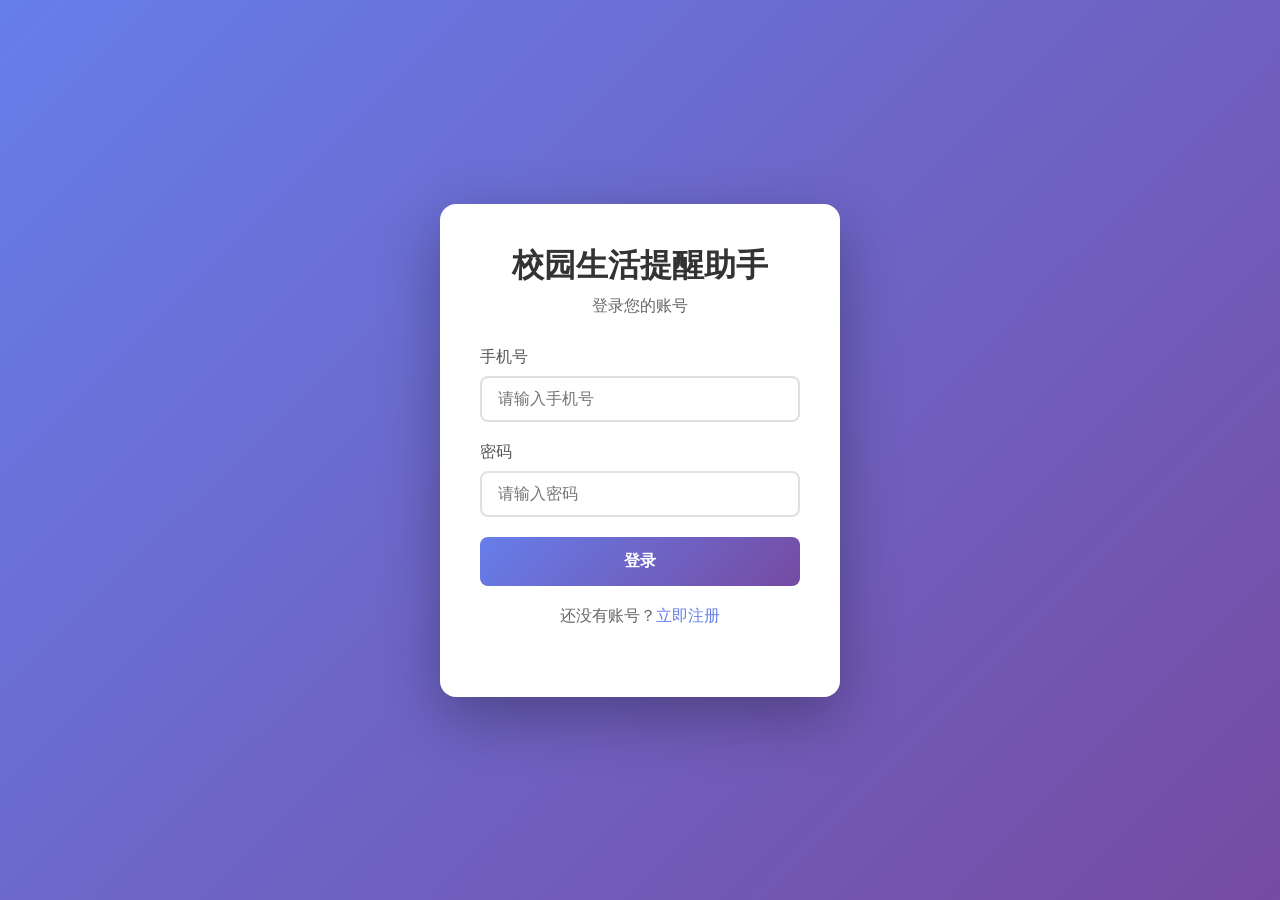
==== src/main/resources/templates/login.html @ 1fd3294b "基础框架" ====
<!DOCTYPE html>
<html xmlns:th="http://www.thymeleaf.org">
<head>
    <meta charset="UTF-8">
    <meta name="viewport" content="width=device-width, initial-scale=1.0">
    <title>登录 - 校园生活提醒助手</title>
    <style>
        * { margin: 0; padding: 0; box-sizing: border-box; }
        body { font-family: -apple-system, BlinkMacSystemFont, 'Segoe UI', Roboto, sans-serif; background: linear-gradient(135deg, #667eea 0%, #764ba2 100%); min-height: 100vh; display: flex; align-items: center; justify-content: center; }
        .container { background: white; border-radius: 16px; box-shadow: 0 20px 60px rgba(0,0,0,0.3); padding: 40px; width: 100%; max-width: 400px; }
        h1 { text-align: center; margin-bottom: 8px; color: #333; }
        p { text-align: center; color: #666; margin-bottom: 30px; }
        .form-group { margin-bottom: 20px; }
        label { display: block; margin-bottom: 8px; color: #555; font-weight: 500; }
        input { width: 100%; padding: 12px 16px; border: 2px solid #e0e0e0; border-radius: 8px; font-size: 16px; transition: border-color 0.3s; }
        input:focus { outline: none; border-color: #667eea; }
        button { width: 100%; padding: 14px; background: linear-gradient(135deg, #667eea 0%, #764ba2 100%); color: white; border: none; border-radius: 8px; font-size: 16px; font-weight: 600; cursor: pointer; transition: opacity 0.3s; }
        button:hover { opacity: 0.9; }
        .links { text-align: center; margin-top: 20px; }
        a { color: #667eea; text-decoration: none; }
        a:hover { text-decoration: underline; }
        .error { color: #e74c3c; font-size: 14px; margin-top: 8px; display: none; }
    </style>
</head>
<body>
    <div class="container">
        <h1>校园生活提醒助手</h1>
        <p>登录您的账号</p>
        
        <form id="loginForm">
            <div class="form-group">
                <label for="phone">手机号</label>
                <input type="tel" id="phone" placeholder="请输入手机号" maxlength="11">
                <div class="error" id="phoneError"></div>
            </div>
            
            <div class="form-group">
                <label for="password">密码</label>
                <input type="password" id="password" placeholder="请输入密码">
                <div class="error" id="passwordError"></div>
            </div>
            
            <button type="submit">登录</button>
        </form>
        
        <div class="links">
            <p>还没有账号？<a href="/register">立即注册</a></p>
        </div>
    </div>
    
    <script>
        document.getElementById('loginForm').addEventListener('submit', async (e) => {
            e.preventDefault();
            
            const phone = document.getElementById('phone').value;
            const password = document.getElementById('password').value;
            
            document.querySelectorAll('.error').forEach(el => el.style.display = 'none');
            
            if (!phone || phone.length !== 11) {
                document.getElementById('phoneError').textContent = '请输入11位手机号';
                document.getElementById('phoneError').style.display = 'block';
                return;
            }
            
            if (!password || password.length < 8) {
                document.getElementById('passwordError').textContent = '密码至少8位';
                document.getElementById('passwordError').style.display = 'block';
                return;
            }
            
            try {
                const response = await fetch('/api/auth/login', {
                    method: 'POST',
                    headers: { 'Content-Type': 'application/json' },
                    body: JSON.stringify({ phone, password })
                });
                
                const data = await response.json();
                
                if (response.ok) {
                    localStorage.setItem('token', data.token);
                    localStorage.setItem('userId', data.userId);
                    alert('登录成功！');
                    window.location.href = '/';
                } else {
                    alert(data.message || '登录失败');
                }
            } catch (error) {
                alert('网络错误，请重试');
            }
        });
    </script>
</body>
</html>
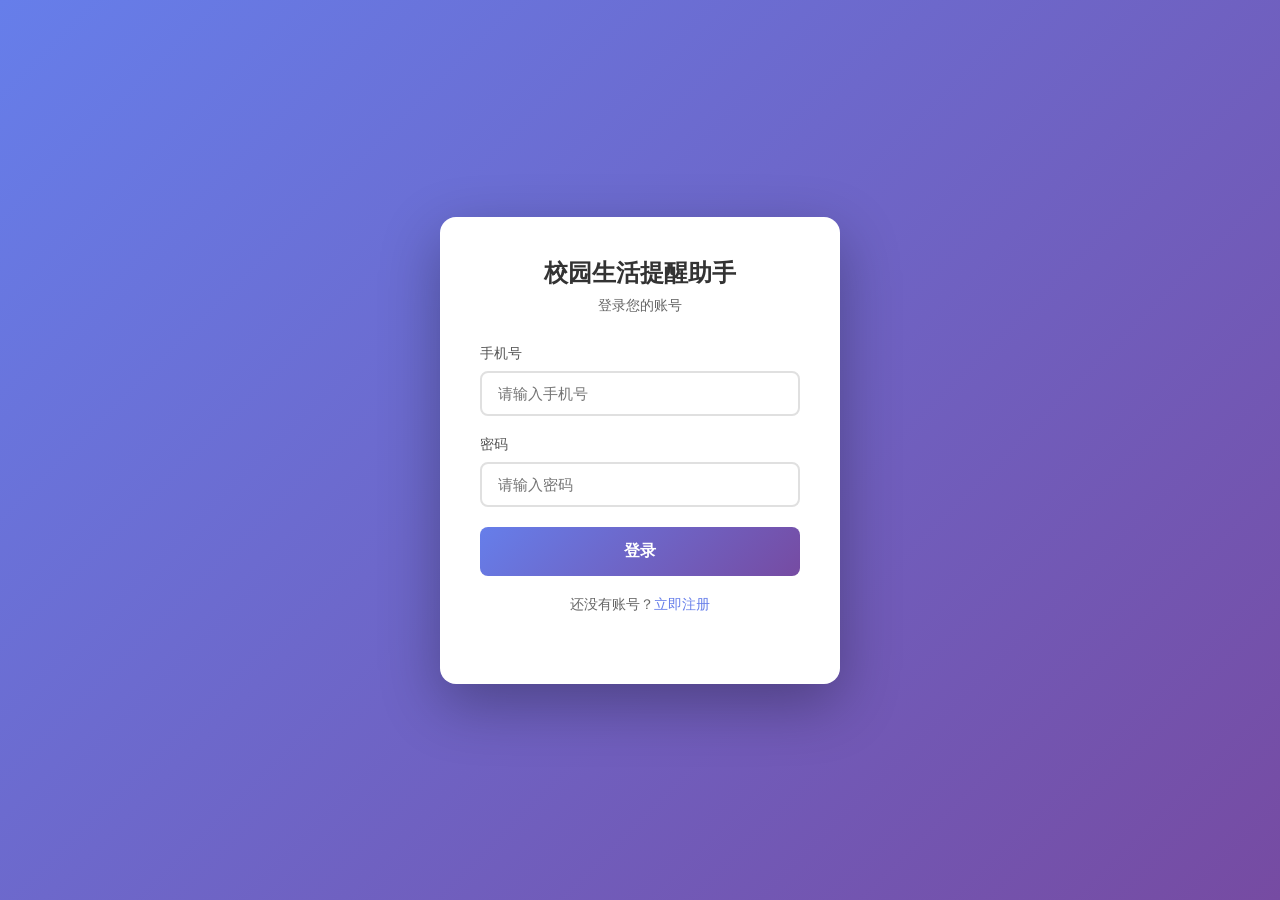
==== commit b540a2eb: "更新项目结构" ====
--- a/src/main/resources/templates/login.html
+++ b/src/main/resources/templates/login.html
@@ -8,18 +8,21 @@
         * { margin: 0; padding: 0; box-sizing: border-box; }
         body { font-family: -apple-system, BlinkMacSystemFont, 'Segoe UI', Roboto, sans-serif; background: linear-gradient(135deg, #667eea 0%, #764ba2 100%); min-height: 100vh; display: flex; align-items: center; justify-content: center; }
         .container { background: white; border-radius: 16px; box-shadow: 0 20px 60px rgba(0,0,0,0.3); padding: 40px; width: 100%; max-width: 400px; }
-        h1 { text-align: center; margin-bottom: 8px; color: #333; }
-        p { text-align: center; color: #666; margin-bottom: 30px; }
+        h1 { text-align: center; margin-bottom: 8px; color: #333; font-size: 24px; }
+        p { text-align: center; color: #666; margin-bottom: 30px; font-size: 14px; }
         .form-group { margin-bottom: 20px; }
-        label { display: block; margin-bottom: 8px; color: #555; font-weight: 500; }
-        input { width: 100%; padding: 12px 16px; border: 2px solid #e0e0e0; border-radius: 8px; font-size: 16px; transition: border-color 0.3s; }
+        label { display: block; margin-bottom: 8px; color: #555; font-weight: 500; font-size: 14px; }
+        input { width: 100%; padding: 12px 16px; border: 2px solid #e0e0e0; border-radius: 8px; font-size: 15px; transition: border-color 0.3s; }
         input:focus { outline: none; border-color: #667eea; }
         button { width: 100%; padding: 14px; background: linear-gradient(135deg, #667eea 0%, #764ba2 100%); color: white; border: none; border-radius: 8px; font-size: 16px; font-weight: 600; cursor: pointer; transition: opacity 0.3s; }
-        button:hover { opacity: 0.9; }
-        .links { text-align: center; margin-top: 20px; }
-        a { color: #667eea; text-decoration: none; }
+        button:hover:not(:disabled) { opacity: 0.9; }
+        button:disabled { opacity: 0.7; }
+        .links { text-align: center; margin-top: 20px; font-size: 14px; }
+        a { color: #667eea; text-decoration: none; font-weight: 500; }
         a:hover { text-decoration: underline; }
-        .error { color: #e74c3c; font-size: 14px; margin-top: 8px; display: none; }
+        .error { color: #e74c3c; font-size: 13px; margin-top: 6px; display: none; }
+        
+        #toast { display: none; padding: 12px 24px; border-radius: 8px; position: fixed; top: 20px; left: 50%; transform: translateX(-50%); z-index: 9999; font-size: 14px; font-weight: 500; box-shadow: 0 4px 12px rgba(0,0,0,0.15); }
     </style>
 </head>
 <body>
@@ -40,7 +43,7 @@
                 <div class="error" id="passwordError"></div>
             </div>
             
-            <button type="submit">登录</button>
+            <button type="submit" id="loginBtn">登录</button>
         </form>
         
         <div class="links">
@@ -48,47 +51,75 @@
         </div>
     </div>
     
+    <div id="toast"></div>
+    
     <script>
-        document.getElementById('loginForm').addEventListener('submit', async (e) => {
-            e.preventDefault();
-            
-            const phone = document.getElementById('phone').value;
-            const password = document.getElementById('password').value;
-            
-            document.querySelectorAll('.error').forEach(el => el.style.display = 'none');
-            
-            if (!phone || phone.length !== 11) {
-                document.getElementById('phoneError').textContent = '请输入11位手机号';
-                document.getElementById('phoneError').style.display = 'block';
+        document.addEventListener('DOMContentLoaded', function() {
+            var urlParams = new URLSearchParams(window.location.search);
+            var phone = urlParams.get('phone');
+            if (phone) {
+                document.getElementById('phone').value = phone;
+            }
+        });
+
+        function showToast(message, isSuccess) {
+            var toast = document.getElementById('toast');
+            toast.textContent = message;
+            toast.style.display = 'block';
+            toast.style.background = isSuccess ? '#4CAF50' : '#f44336';
+            toast.style.color = '#fff';
+            setTimeout(function() {
+                toast.style.display = 'none';
+            }, 3000);
+        }
+
+        document.getElementById('loginForm').addEventListener('submit', function(event) {
+            event.preventDefault();
+
+            var phone = document.getElementById('phone').value.trim();
+            var password = document.getElementById('password').value;
+
+            document.querySelectorAll('.error').forEach(function(el) {
+                el.style.display = 'none';
+            });
+
+            if (!/^1[3-9]\d{9}$/.test(phone)) {
+                showToast('请输入正确的手机号', false);
                 return;
             }
-            
-            if (!password || password.length < 8) {
-                document.getElementById('passwordError').textContent = '密码至少8位';
-                document.getElementById('passwordError').style.display = 'block';
+            if (password.length < 8) {
+                showToast('密码至少8位', false);
                 return;
             }
-            
-            try {
-                const response = await fetch('/api/auth/login', {
-                    method: 'POST',
-                    headers: { 'Content-Type': 'application/json' },
-                    body: JSON.stringify({ phone, password })
-                });
-                
-                const data = await response.json();
-                
-                if (response.ok) {
+
+            var loginBtn = document.getElementById('loginBtn');
+            loginBtn.disabled = true;
+            loginBtn.textContent = '登录中...';
+
+            fetch('/api/auth/login', {
+                method: 'POST',
+                headers: { 'Content-Type': 'application/json' },
+                body: JSON.stringify({ phone: phone, password: password })
+            })
+            .then(function(res) { return res.json(); })
+            .then(function(data) {
+                loginBtn.disabled = false;
+                loginBtn.textContent = '登录';
+                if (data.token) {
                     localStorage.setItem('token', data.token);
                     localStorage.setItem('userId', data.userId);
-                    alert('登录成功！');
-                    window.location.href = '/';
+                    localStorage.setItem('nickname', data.nickname || '用户');
+                    showToast('登录成功！', true);
+                    setTimeout(function() { window.location.href = '/index'; }, 1000);
                 } else {
-                    alert(data.message || '登录失败');
+                    showToast(data.message || '账号或密码错误', false);
                 }
-            } catch (error) {
-                alert('网络错误，请重试');
-            }
+            })
+            .catch(function() {
+                loginBtn.disabled = false;
+                loginBtn.textContent = '登录';
+                showToast('网络错误，请重试', false);
+            });
         });
     </script>
 </body>
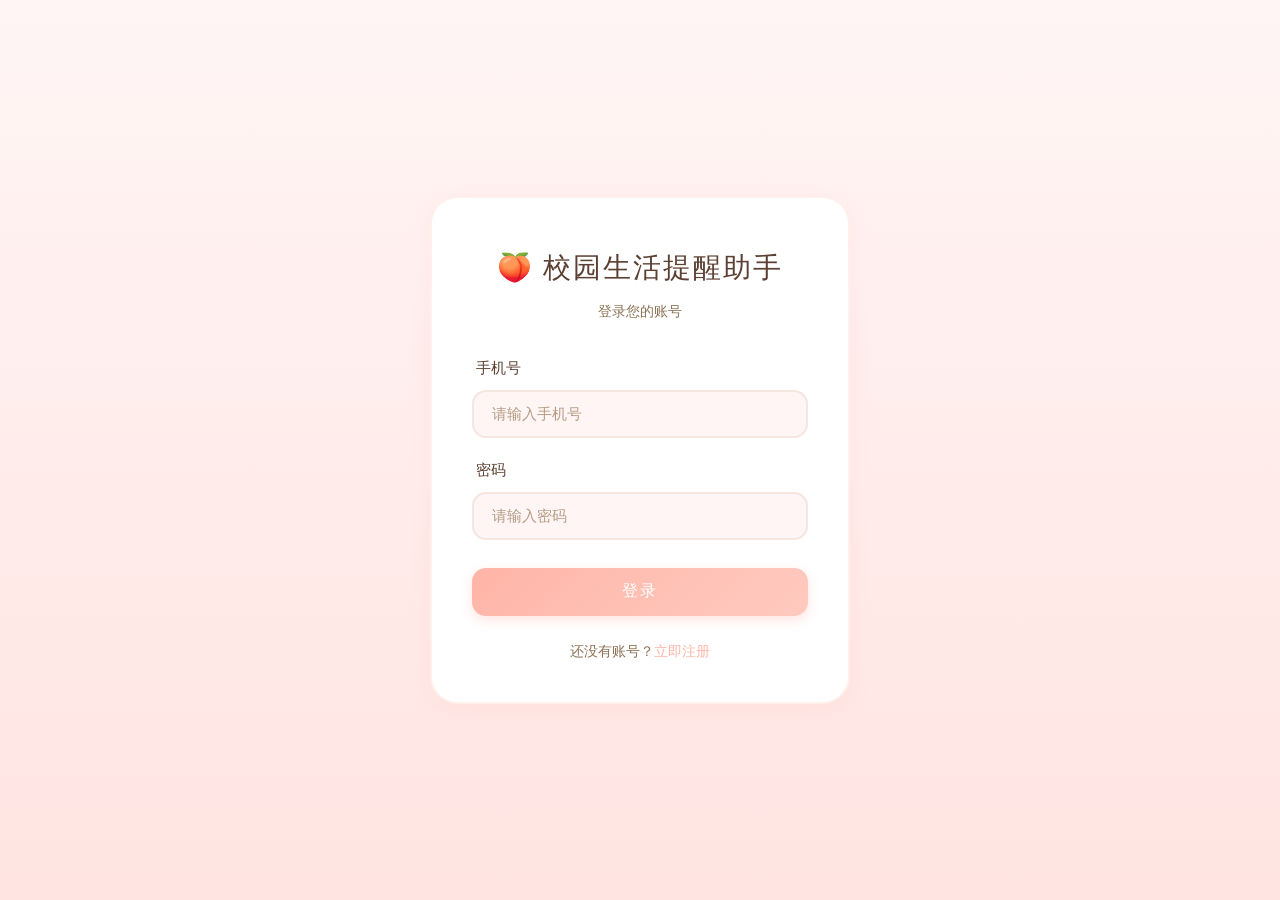
==== commit a429d32f: "feat: 前端页面优化" ====
--- a/src/main/resources/templates/login.html
+++ b/src/main/resources/templates/login.html
@@ -5,54 +5,238 @@
     <meta name="viewport" content="width=device-width, initial-scale=1.0">
     <title>登录 - 校园生活提醒助手</title>
     <style>
+        /* ===== 猫啃什锦黑（可爱圆润中文字体） ===== */
+        @font-face {
+            font-family: 'MaoKenShiJinHei';
+            src: url('/fonts/MaoKenShiJinHei-2.ttf') format('truetype');
+            font-weight: normal;
+            font-display: swap;
+        }
+
+        /* ===== 猫啃猪圆体（正文用，圆润柔和） ===== */
+        @font-face {
+            font-family: 'MaoKenZhuYuanTi';
+            src: url('/fonts/MaoKenZhuYuanTi-MaokenZhuyuanTi-2.ttf') format('truetype');
+            font-weight: normal;
+            font-display: swap;
+        }
+
+        /* ===== 奶油蜜桃色彩令牌 ===== */
+        :root {
+            --cream-bg: #FFF5F5;
+            --cream-card: #FFFFFF;
+            --peach: #FFB5A7;
+            --peach-light: #FFCAC0;
+            --peach-soft: #FFDFD7;
+            --peach-pale: #FFF0EC;
+            --brown-deep: #5C4033;
+            --brown-mid: #8B7355;
+            --brown-light: #B59D85;
+            --brown-pale: #F5E6E0;
+            --danger: #FF7B89;
+            --shadow-soft: 0 4px 20px rgba(255, 181, 167, 0.15);
+            --shadow-hover: 0 8px 28px rgba(255, 181, 167, 0.25);
+        }
+
         * { margin: 0; padding: 0; box-sizing: border-box; }
-        body { font-family: -apple-system, BlinkMacSystemFont, 'Segoe UI', Roboto, sans-serif; background: linear-gradient(135deg, #667eea 0%, #764ba2 100%); min-height: 100vh; display: flex; align-items: center; justify-content: center; }
-        .container { background: white; border-radius: 16px; box-shadow: 0 20px 60px rgba(0,0,0,0.3); padding: 40px; width: 100%; max-width: 400px; }
-        h1 { text-align: center; margin-bottom: 8px; color: #333; font-size: 24px; }
-        p { text-align: center; color: #666; margin-bottom: 30px; font-size: 14px; }
-        .form-group { margin-bottom: 20px; }
-        label { display: block; margin-bottom: 8px; color: #555; font-weight: 500; font-size: 14px; }
-        input { width: 100%; padding: 12px 16px; border: 2px solid #e0e0e0; border-radius: 8px; font-size: 15px; transition: border-color 0.3s; }
-        input:focus { outline: none; border-color: #667eea; }
-        button { width: 100%; padding: 14px; background: linear-gradient(135deg, #667eea 0%, #764ba2 100%); color: white; border: none; border-radius: 8px; font-size: 16px; font-weight: 600; cursor: pointer; transition: opacity 0.3s; }
-        button:hover:not(:disabled) { opacity: 0.9; }
-        button:disabled { opacity: 0.7; }
-        .links { text-align: center; margin-top: 20px; font-size: 14px; }
-        a { color: #667eea; text-decoration: none; font-weight: 500; }
-        a:hover { text-decoration: underline; }
-        .error { color: #e74c3c; font-size: 13px; margin-top: 6px; display: none; }
-        
-        #toast { display: none; padding: 12px 24px; border-radius: 8px; position: fixed; top: 20px; left: 50%; transform: translateX(-50%); z-index: 9999; font-size: 14px; font-weight: 500; box-shadow: 0 4px 12px rgba(0,0,0,0.15); }
+
+        body {
+            font-family: 'MaoKenZhuYuanTi', -apple-system, BlinkMacSystemFont, 'PingFang SC', 'Microsoft YaHei', sans-serif;
+            background: linear-gradient(180deg, #FFF5F5 0%, #FFE4E1 100%);
+            color: var(--brown-deep);
+            min-height: 100vh;
+            display: flex;
+            align-items: center;
+            justify-content: center;
+            font-size: 15px;
+            line-height: 1.6;
+            -webkit-font-smoothing: antialiased;
+            padding: 24px;
+        }
+
+        .auth-container {
+            background: var(--cream-card);
+            border-radius: 28px;
+            box-shadow: var(--shadow-soft);
+            padding: 48px 40px 40px;
+            width: 100%;
+            max-width: 420px;
+            border: 2px solid var(--peach-pale);
+            animation: floatUp 0.6s ease-out;
+        }
+
+        @keyframes floatUp {
+            from { opacity: 0; transform: translateY(24px); }
+            to { opacity: 1; transform: translateY(0); }
+        }
+
+        .auth-container h1 {
+            text-align: center;
+            font-family: 'MaoKenShiJinHei', -apple-system, BlinkMacSystemFont, 'PingFang SC', 'Microsoft YaHei', sans-serif;
+            margin-bottom: 8px;
+            color: var(--brown-deep);
+            font-size: 28px;
+            font-weight: normal;
+            letter-spacing: 2px;
+        }
+
+        .auth-container .subtitle {
+            text-align: center;
+            color: var(--brown-mid);
+            margin-bottom: 32px;
+            font-size: 14px;
+            line-height: 1.8;
+        }
+
+        .auth-container .form-group { margin-bottom: 20px; }
+
+        .auth-container label {
+            display: block;
+            margin-bottom: 10px;
+            color: var(--brown-deep);
+            font-size: 15px;
+            padding-left: 4px;
+        }
+
+        .auth-container input {
+            width: 100%;
+            padding: 12px 18px;
+            background: var(--cream-bg);
+            color: var(--brown-deep);
+            border: 2px solid var(--brown-pale);
+            border-radius: 14px;
+            font-family: inherit;
+            font-size: 15px;
+            line-height: 1.6;
+            height: 48px;
+            transition: all 0.25s ease;
+            outline: none;
+        }
+
+        .auth-container input:hover { border-color: var(--peach-soft); background: #FFFCF8; }
+
+        .auth-container input:focus {
+            border-color: var(--peach);
+            background: #FFFFFF;
+            box-shadow: 0 0 0 4px rgba(255, 181, 167, 0.12);
+        }
+
+        .auth-container input::placeholder { color: var(--brown-light); }
+
+        .auth-container .submit-btn {
+            width: 100%;
+            padding: 12px 24px;
+            height: 48px;
+            background: linear-gradient(135deg, var(--peach) 0%, var(--peach-light) 100%);
+            color: #FFFFFF;
+            border: none;
+            border-radius: 14px;
+            font-family: 'MaoKenShiJinHei', -apple-system, BlinkMacSystemFont, 'PingFang SC', 'Microsoft YaHei', sans-serif;
+            font-size: 16px;
+            letter-spacing: 2px;
+            cursor: pointer;
+            transition: all 0.25s ease;
+            box-shadow: 0 4px 12px rgba(255, 181, 167, 0.35);
+            margin-top: 8px;
+        }
+
+        .auth-container .submit-btn:hover:not(:disabled) {
+            transform: translateY(-2px);
+            box-shadow: 0 8px 20px rgba(255, 181, 167, 0.45);
+        }
+
+        .auth-container .submit-btn:active:not(:disabled) {
+            transform: translateY(0);
+            box-shadow: 0 2px 8px rgba(255, 181, 167, 0.3);
+        }
+
+        .auth-container .submit-btn:disabled {
+            background: var(--peach-soft);
+            cursor: not-allowed;
+            opacity: 0.7;
+            box-shadow: none;
+        }
+
+        .auth-container .links {
+            text-align: center;
+            margin-top: 24px;
+            font-size: 14px;
+            color: var(--brown-mid);
+        }
+
+        .auth-container .links a {
+            color: var(--peach);
+            text-decoration: none;
+            transition: color 0.2s;
+        }
+
+        .auth-container .links a:hover { color: var(--peach-light); }
+
+        .auth-container .error {
+            color: var(--danger);
+            font-size: 13px;
+            margin-top: 8px;
+            padding-left: 4px;
+            display: none;
+            animation: shake 0.4s ease;
+        }
+
+        @keyframes shake {
+            0%, 100% { transform: translateX(0); }
+            25% { transform: translateX(-4px); }
+            75% { transform: translateX(4px); }
+        }
+
+        #toast {
+            display: none;
+            padding: 12px 24px;
+            background: var(--brown-deep);
+            color: #FFFFFF;
+            border-radius: 12px;
+            position: fixed;
+            top: 32px;
+            left: 50%;
+            transform: translateX(-50%);
+            z-index: 9999;
+            font-size: 14px;
+            box-shadow: var(--shadow-hover);
+            animation: toastIn 0.35s ease-out;
+        }
+
+        @keyframes toastIn {
+            from { opacity: 0; transform: translateX(-50%) translateY(-12px); }
+            to { opacity: 1; transform: translateX(-50%) translateY(0); }
+        }
     </style>
 </head>
 <body>
-    <div class="container">
-        <h1>校园生活提醒助手</h1>
-        <p>登录您的账号</p>
-        
+    <div class="auth-container">
+        <h1>🍑 校园生活提醒助手</h1>
+        <p class="subtitle">登录您的账号</p>
+
         <form id="loginForm">
             <div class="form-group">
                 <label for="phone">手机号</label>
                 <input type="tel" id="phone" placeholder="请输入手机号" maxlength="11">
                 <div class="error" id="phoneError"></div>
             </div>
-            
+
             <div class="form-group">
                 <label for="password">密码</label>
                 <input type="password" id="password" placeholder="请输入密码">
                 <div class="error" id="passwordError"></div>
             </div>
-            
-            <button type="submit" id="loginBtn">登录</button>
+
+            <button type="submit" class="submit-btn" id="loginBtn">登录</button>
         </form>
-        
+
         <div class="links">
             <p>还没有账号？<a href="/register">立即注册</a></p>
         </div>
     </div>
-    
+
     <div id="toast"></div>
-    
+
     <script>
         document.addEventListener('DOMContentLoaded', function() {
             var urlParams = new URLSearchParams(window.location.search);
@@ -66,7 +250,7 @@
             var toast = document.getElementById('toast');
             toast.textContent = message;
             toast.style.display = 'block';
-            toast.style.background = isSuccess ? '#4CAF50' : '#f44336';
+            toast.style.background = isSuccess ? '#8ED4A6' : '#FF7B89';
             toast.style.color = '#fff';
             setTimeout(function() {
                 toast.style.display = 'none';
@@ -123,4 +307,4 @@
         });
     </script>
 </body>
-</html>
+</html>
